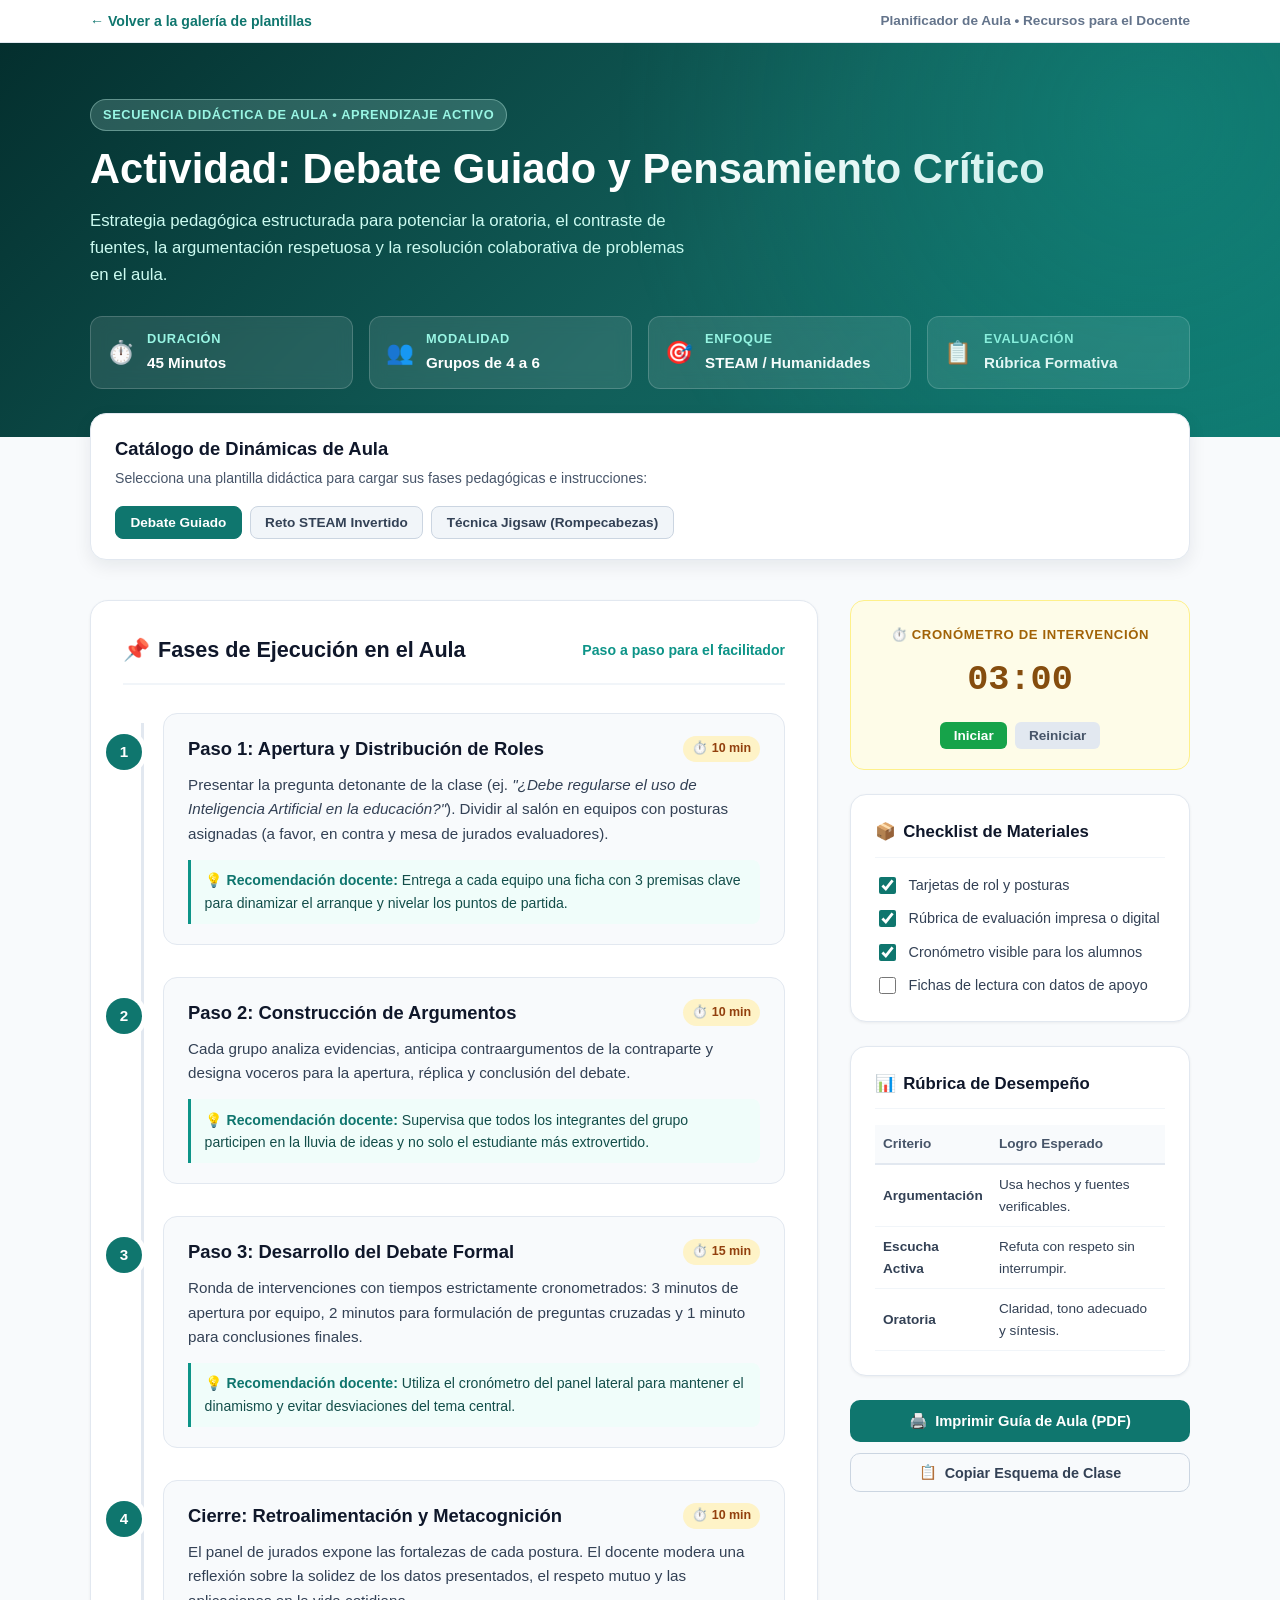
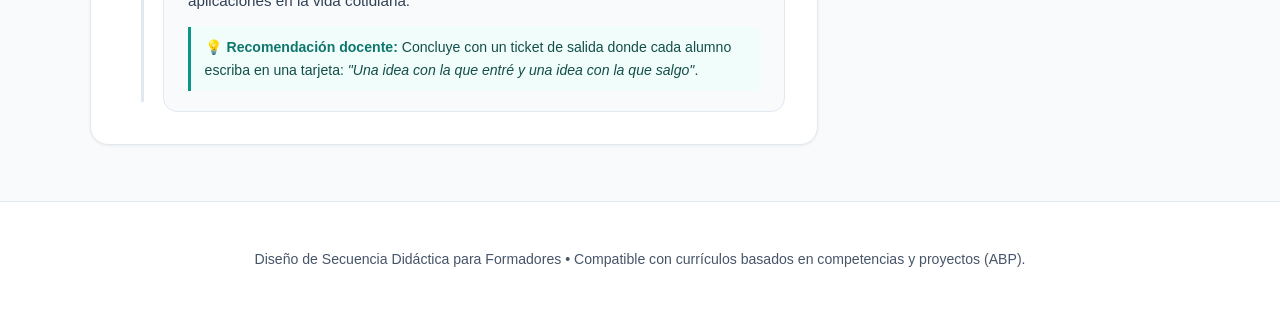
==== actividades-didacticas.html @ 7de7a1cc "first commit" ====
<!doctype html>
<html lang="es">
<head>
  <meta charset="UTF-8" />
  <meta name="viewport" content="width=device-width, initial-scale=1.0" />
  <title>Secuencia Didáctica: Debate Guiado y Pensamiento Crítico | Guía Pedagógica</title>
  <!-- CSS propio e independiente para esta plantilla -->
  <link rel="stylesheet" href="assets/actividades-didacticas.css" />
</head>
<body>

  <!-- Barra superior con enlace de retorno -->
  <header class="did-topbar">
    <div class="did-container" style="display:flex; justify-content:space-between; align-items:center;">
      <a class="did-back-link" href="index.html">← Volver a la galería de plantillas</a>
      <span style="font-size: 0.85rem; color: #64748b; font-weight: 600;">Planificador de Aula • Recursos para el Docente</span>
    </div>
  </header>

  <!-- Hero de la Secuencia Didáctica -->
  <section class="did-hero">
    <div class="did-container">
      <span class="hero-tag">Secuencia Didáctica de Aula • Aprendizaje Activo</span>
      <h1 id="activity-title">Actividad: Debate Guiado y Pensamiento Crítico</h1>
      <p id="activity-description">
        Estrategia pedagógica estructurada para potenciar la oratoria, el contraste de fuentes, la argumentación respetuosa y la resolución colaborativa de problemas en el aula.
      </p>

      <!-- Metadatos de la actividad -->
      <div class="meta-ribbon">
        <div class="meta-pill">
          <span class="meta-pill-icon">⏱️</span>
          <div class="meta-pill-text">
            <strong>Duración</strong>
            <span id="meta-duration">45 Minutos</span>
          </div>
        </div>

        <div class="meta-pill">
          <span class="meta-pill-icon">👥</span>
          <div class="meta-pill-text">
            <strong>Modalidad</strong>
            <span>Grupos de 4 a 6</span>
          </div>
        </div>

        <div class="meta-pill">
          <span class="meta-pill-icon">🎯</span>
          <div class="meta-pill-text">
            <strong>Enfoque</strong>
            <span>STEAM / Humanidades</span>
          </div>
        </div>

        <div class="meta-pill">
          <span class="meta-pill-icon">📋</span>
          <div class="meta-pill-text">
            <strong>Evaluación</strong>
            <span>Rúbrica Formativa</span>
          </div>
        </div>
      </div>
    </div>
  </section>

  <!-- Selector interactivo de dinámicas didácticas -->
  <div class="did-container activity-selector-section">
    <div class="selector-card">
      <div class="selector-info">
        <h2>Catálogo de Dinámicas de Aula</h2>
        <p>Selecciona una plantilla didáctica para cargar sus fases pedagógicas e instrucciones:</p>
      </div>
      <div class="activity-tabs">
        <button class="tab-btn active" onclick="loadActivity('debate', this)">Debate Guiado</button>
        <button class="tab-btn" onclick="loadActivity('steam', this)">Reto STEAM Invertido</button>
        <button class="tab-btn" onclick="loadActivity('jigsaw', this)">Técnica Jigsaw (Rompecabezas)</button>
      </div>
    </div>
  </div>

  <!-- Contenido Principal: Pasos de la Secuencia + Panel de Recursos -->
  <main class="did-container">
    <div class="did-body-layout">

      <!-- Columna Principal: Fases Metodológicas (Timeline) -->
      <section class="sequence-wrapper">
        <div class="sequence-head">
          <h3><span>📌</span> Fases de Ejecución en el Aula</h3>
          <span style="font-size: 0.88rem; font-weight: 600; color: #0d9488;">Paso a paso para el facilitador</span>
        </div>

        <div class="timeline-steps" id="steps-container">
          <!-- Paso 1 -->
          <article class="step-card">
            <div class="step-bullet">1</div>
            <div class="step-card-header">
              <h4 class="step-title">Paso 1: Apertura y Distribución de Roles</h4>
              <span class="step-duration">⏱️ 10 min</span>
            </div>
            <p class="step-desc">
              Presentar la pregunta detonante de la clase (ej. <em>"¿Debe regularse el uso de Inteligencia Artificial en la educación?"</em>). Dividir al salón en equipos con posturas asignadas (a favor, en contra y mesa de jurados evaluadores).
            </p>
            <div class="step-tips">
              💡 <strong>Recomendación docente:</strong> Entrega a cada equipo una ficha con 3 premisas clave para dinamizar el arranque y nivelar los puntos de partida.
            </div>
          </article>

          <!-- Paso 2 -->
          <article class="step-card">
            <div class="step-bullet">2</div>
            <div class="step-card-header">
              <h4 class="step-title">Paso 2: Construcción de Argumentos</h4>
              <span class="step-duration">⏱️ 10 min</span>
            </div>
            <p class="step-desc">
              Cada grupo analiza evidencias, anticipa contraargumentos de la contraparte y designa voceros para la apertura, réplica y conclusión del debate.
            </p>
            <div class="step-tips">
              💡 <strong>Recomendación docente:</strong> Supervisa que todos los integrantes del grupo participen en la lluvia de ideas y no solo el estudiante más extrovertido.
            </div>
          </article>

          <!-- Paso 3 -->
          <article class="step-card">
            <div class="step-bullet">3</div>
            <div class="step-card-header">
              <h4 class="step-title">Paso 3: Desarrollo del Debate Formal</h4>
              <span class="step-duration">⏱️ 15 min</span>
            </div>
            <p class="step-desc">
              Ronda de intervenciones con tiempos estrictamente cronometrados: 3 minutos de apertura por equipo, 2 minutos para formulación de preguntas cruzadas y 1 minuto para conclusiones finales.
            </p>
            <div class="step-tips">
              💡 <strong>Recomendación docente:</strong> Utiliza el cronómetro del panel lateral para mantener el dinamismo y evitar desviaciones del tema central.
            </div>
          </article>

          <!-- Cierre -->
          <article class="step-card">
            <div class="step-bullet">4</div>
            <div class="step-card-header">
              <h4 class="step-title">Cierre: Retroalimentación y Metacognición</h4>
              <span class="step-duration">⏱️ 10 min</span>
            </div>
            <p class="step-desc">
              El panel de jurados expone las fortalezas de cada postura. El docente modera una reflexión sobre la solidez de los datos presentados, el respeto mutuo y las aplicaciones en la vida cotidiana.
            </p>
            <div class="step-tips">
              💡 <strong>Recomendación docente:</strong> Concluye con un ticket de salida donde cada alumno escriba en una tarjeta: <em>"Una idea con la que entré y una idea con la que salgo"</em>.
            </div>
          </article>
        </div>
      </section>

      <!-- Columna Lateral: Herramientas del Docente (Materiales, Cronómetro, Rúbrica) -->
      <aside class="did-sidebar">

        <!-- Cronómetro de clase -->
        <div class="timer-widget">
          <span style="font-size: 0.82rem; font-weight: 700; text-transform: uppercase; letter-spacing: 0.05em; color: #a16207;">⏱️ Cronómetro de Intervención</span>
          <div class="timer-display" id="timer-display">03:00</div>
          <div class="timer-controls">
            <button class="timer-btn timer-btn-start" id="timer-toggle-btn" onclick="toggleTimer()">Iniciar</button>
            <button class="timer-btn timer-btn-reset" onclick="resetTimer()">Reiniciar</button>
          </div>
        </div>

        <!-- Checklist de Materiales -->
        <div class="sidebar-box">
          <h4><span>📦</span> Checklist de Materiales</h4>
          <ul class="materials-list" id="materials-list">
            <li class="material-item">
              <input type="checkbox" id="mat1" checked>
              <label for="mat1">Tarjetas de rol y posturas</label>
            </li>
            <li class="material-item">
              <input type="checkbox" id="mat2" checked>
              <label for="mat2">Rúbrica de evaluación impresa o digital</label>
            </li>
            <li class="material-item">
              <input type="checkbox" id="mat3" checked>
              <label for="mat3">Cronómetro visible para los alumnos</label>
            </li>
            <li class="material-item">
              <input type="checkbox" id="mat4">
              <label for="mat4">Fichas de lectura con datos de apoyo</label>
            </li>
          </ul>
        </div>

        <!-- Rúbrica de Evaluación Rápida -->
        <div class="sidebar-box">
          <h4><span>📊</span> Rúbrica de Desempeño</h4>
          <table class="rubric-table">
            <thead>
              <tr>
                <th>Criterio</th>
                <th>Logro Esperado</th>
              </tr>
            </thead>
            <tbody id="rubric-body">
              <tr>
                <td><strong>Argumentación</strong></td>
                <td>Usa hechos y fuentes verificables.</td>
              </tr>
              <tr>
                <td><strong>Escucha Activa</strong></td>
                <td>Refuta con respeto sin interrumpir.</td>
              </tr>
              <tr>
                <td><strong>Oratoria</strong></td>
                <td>Claridad, tono adecuado y síntesis.</td>
              </tr>
            </tbody>
          </table>
        </div>

        <!-- Acciones del Docente -->
        <div class="docent-actions">
          <button class="btn-did-primary" onclick="window.print()">
            <span>🖨️</span> Imprimir Guía de Aula (PDF)
          </button>
          <button class="btn-did-outline" onclick="copyPlan()">
            <span>📋</span> Copiar Esquema de Clase
          </button>
        </div>

      </aside>

    </div>
  </main>

  <footer class="did-footer">
    <div class="did-container">
      <p>Diseño de Secuencia Didáctica para Formadores • Compatible con currículos basados en competencias y proyectos (ABP).</p>
    </div>
  </footer>

  <!-- Script interactivo: Cambio de actividades y cronómetro de aula -->
  <script>
    // Base de datos de secuencias didácticas
    const activitiesDB = {
      debate: {
        title: "Actividad: Debate Guiado y Pensamiento Crítico",
        description: "Estrategia pedagógica estructurada para potenciar la oratoria, el contraste de fuentes, la argumentación respetuosa y la resolución colaborativa de problemas en el aula.",
        duration: "45 Minutos",
        steps: [
          {
            num: 1,
            title: "Paso 1: Apertura y Distribución de Roles",
            time: "10 min",
            desc: "Presentar la pregunta detonante de la clase (ej. '¿Debe regularse el uso de Inteligencia Artificial en la educación?'). Dividir al salón en equipos con posturas asignadas (a favor, en contra y jurados).",
            tip: "Entrega a cada equipo una ficha con 3 premisas clave para dinamizar el arranque y nivelar los puntos de partida."
          },
          {
            num: 2,
            title: "Paso 2: Construcción de Argumentos",
            time: "10 min",
            desc: "Cada grupo analiza evidencias, anticipa contraargumentos de la contraparte y designa voceros para la apertura, réplica y conclusión del debate.",
            tip: "Supervisa que todos los integrantes del grupo participen en la lluvia de ideas y no solo el estudiante más extrovertido."
          },
          {
            num: 3,
            title: "Paso 3: Desarrollo del Debate Formal",
            time: "15 min",
            desc: "Ronda de intervenciones con tiempos estrictamente cronometrados: 3 minutos de apertura por equipo, 2 minutos para preguntas cruzadas y 1 minuto para conclusiones.",
            tip: "Utiliza el cronómetro del panel lateral para mantener el dinamismo y evitar desviaciones del tema central."
          },
          {
            num: 4,
            title: "Cierre: Retroalimentación y Metacognición",
            time: "10 min",
            desc: "El panel de jurados expone las fortalezas de cada postura. El docente modera una reflexión sobre la solidez de los datos y el respeto mutuo.",
            tip: "Concluye con un ticket de salida: 'Una idea con la que entré y una idea con la que salgo'."
          }
        ],
        materials: ["Tarjetas de rol y posturas", "Rúbrica de evaluación", "Cronómetro visible", "Fichas de lectura previa"],
        rubric: [
          { crit: "Argumentación", desc: "Usa hechos y fuentes verificables." },
          { crit: "Escucha Activa", desc: "Refuta con respeto sin interrumpir." },
          { crit: "Oratoria", desc: "Claridad, tono adecuado y síntesis." }
        ]
      },

      steam: {
        title: "Actividad: Reto STEAM Invertido (Maker)",
        description: "Desafío de prototipado rápido donde los estudiantes aplican conceptos de física, matemática y diseño para solucionar un desafío comunitario con materiales reciclados.",
        duration: "60 Minutos",
        steps: [
          {
            num: 1,
            title: "Paso 1: Lanzamiento del Desafío Real",
            time: "10 min",
            desc: "Plantear una problemática concreta: 'Diseñar un puente ligero capaz de soportar 1 kg usando solo palitos de madera y pegamento'.",
            tip: "Muestra ejemplos de puentes reales para inspirar principios de triangulación estructural."
          },
          {
            num: 2,
            title: "Paso 2: Ideación y Bocetado",
            time: "15 min",
            desc: "Los equipos trazan planos acotados a escala en papel milimetrado calculando distribución de cargas y pesos.",
            tip: "Exige que el plano sea aprobado antes de entregar los materiales físicos."
          },
          {
            num: 3,
            title: "Paso 3: Prototipado y Ensamble",
            time: "25 min",
            desc: "Construcción física del modelo siguiendo las especificaciones del plano diseñado.",
            tip: "Fomenta la división de tareas: ensamble de vigas, cortes y supervisión de medidas."
          },
          {
            num: 4,
            title: "Cierre: Prueba de Carga y Evaluación",
            time: "10 min",
            desc: "Cada equipo coloca pesas graduales en su puente frente a la clase hasta alcanzar el objetivo o colapso.",
            tip: "Celebren tanto el éxito como el fallo: analizar por qué falló una estructura es el mayor aprendizaje de la ingeniería."
          }
        ],
        materials: ["Palitos de madera y pegamento", "Reglas y papel milimetrado", "Juego de pesas de calibración", "Báscula digital"],
        rubric: [
          { crit: "Diseño y Planos", desc: "Cumple con las escalas y medidas solicitadas." },
          { crit: "Resistencia Mecánica", desc: "Soporta el peso mínimo estipulado." },
          { crit: "Trabajo en Equipo", desc: "Distribución equitativa y colaboración activa." }
        ]
      },

      jigsaw: {
        title: "Actividad: Técnica Jigsaw (Rompecabezas de Expertos)",
        description: "Metodología de aprendizaje cooperativo donde cada estudiante domina un subtema particular y luego enseña a sus compañeros de equipo para completar el conocimiento global.",
        duration: "50 Minutos",
        steps: [
          {
            num: 1,
            title: "Paso 1: Conformación de Grupos Base",
            time: "5 min",
            desc: "Se organizan grupos base de 4 estudiantes. A cada integrante se le asigna un número del 1 al 4 correspondiente a una sección del contenido.",
            tip: "Asegúrate de que el material esté claramente dividido en 4 lecturas independientes."
          },
          {
            num: 2,
            title: "Paso 2: Reunión en Grupos de Expertos",
            time: "20 min",
            desc: "Todos los 'números 1' se reúnen en una mesa, los 'números 2' en otra, etc. Leen a fondo su subtema, debaten dudas y definen cómo enseñárselo a los demás.",
            tip: "Visita las mesas de expertos para verificar que no queden conceptos erróneos antes del regreso."
          },
          {
            num: 3,
            title: "Paso 3: Retorno y Enseñanza Cruzada",
            time: "15 min",
            desc: "Los alumnos regresan a sus grupos base originales. Cada experto dispone de 3 minutos para explicar su sección a sus compañeros.",
            tip: "Los demás integrantes deben tomar apuntes obligatorios en su bitácora de clase."
          },
          {
            num: 4,
            title: "Cierre: Evaluación y Síntesis Grupal",
            time: "10 min",
            desc: "Cuestionario breve individual donde entran preguntas de las 4 secciones para comprobar la efectividad de la enseñanza entre pares.",
            tip: "Otorga puntos extra al equipo si todos sus miembros aprueban el test individual."
          }
        ],
        materials: ["Textos fragmentados en 4 secciones", "Guías de lectura para expertos", "Bitácoras de apuntes", "Cuestionario de salida"],
        rubric: [
          { crit: "Dominio Temático", desc: "Claridad al enseñar el tema asignado." },
          { crit: "Atención y Apuntes", desc: "Registro completo de los temas de los compañeros." },
          { crit: "Responsabilidad", desc: "Cumplimiento del rol en el tiempo límite." }
        ]
      }
    };

    function loadActivity(key, btn) {
      document.querySelectorAll('.tab-btn').forEach(b => b.classList.remove('active'));
      btn.classList.add('active');

      const data = activitiesDB[key];
      if (!data) return;

      document.getElementById('activity-title').textContent = data.title;
      document.getElementById('activity-description').textContent = data.description;
      document.getElementById('meta-duration').textContent = data.duration;

      // Renderizar Pasos
      const stepsContainer = document.getElementById('steps-container');
      stepsContainer.innerHTML = data.steps.map(s => `
        <article class="step-card">
          <div class="step-bullet">${s.num}</div>
          <div class="step-card-header">
            <h4 class="step-title">${s.title}</h4>
            <span class="step-duration">⏱️ ${s.time}</span>
          </div>
          <p class="step-desc">${s.desc}</p>
          <div class="step-tips">
            💡 <strong>Recomendación docente:</strong> ${s.tip}
          </div>
        </article>
      `).join('');

      // Renderizar Materiales
      const matContainer = document.getElementById('materials-list');
      matContainer.innerHTML = data.materials.map((m, idx) => `
        <li class="material-item">
          <input type="checkbox" id="mat_${idx}" checked>
          <label for="mat_${idx}">${m}</label>
        </li>
      `).join('');

      // Renderizar Rúbrica
      const rubricContainer = document.getElementById('rubric-body');
      rubricContainer.innerHTML = data.rubric.map(r => `
        <tr>
          <td><strong>${r.crit}</strong></td>
          <td>${r.desc}</td>
        </tr>
      `).join('');
    }

    // Cronómetro funcional de aula
    let timerSeconds = 180;
    let timerInterval = null;

    function formatTime(sec) {
      const m = Math.floor(sec / 60).toString().padStart(2, '0');
      const s = (sec % 60).toString().padStart(2, '0');
      return `${m}:${s}`;
    }

    function toggleTimer() {
      const btn = document.getElementById('timer-toggle-btn');
      if (timerInterval) {
        clearInterval(timerInterval);
        timerInterval = null;
        btn.textContent = 'Reanudar';
        btn.style.background = '#16a34a';
      } else {
        btn.textContent = 'Pausar';
        btn.style.background = '#d97706';
        timerInterval = setInterval(() => {
          if (timerSeconds > 0) {
            timerSeconds--;
            document.getElementById('timer-display').textContent = formatTime(timerSeconds);
          } else {
            clearInterval(timerInterval);
            timerInterval = null;
            btn.textContent = 'Iniciar';
            btn.style.background = '#16a34a';
            alert('⏰ ¡Tiempo cumplido para esta fase de la actividad!');
          }
        }, 1000);
      }
    }

    function resetTimer() {
      if (timerInterval) clearInterval(timerInterval);
      timerInterval = null;
      timerSeconds = 180;
      document.getElementById('timer-display').textContent = '03:00';
      const btn = document.getElementById('timer-toggle-btn');
      btn.textContent = 'Iniciar';
      btn.style.background = '#16a34a';
    }

    function copyPlan() {
      const title = document.getElementById('activity-title').textContent;
      const desc = document.getElementById('activity-description').textContent;
      navigator.clipboard.writeText(`${title}\n\n${desc}\n\nPlanificado con la Guía Didáctica de Aula.`);
      alert('📋 Esquema de clase copiado al portapapeles con éxito.');
    }
  </script>
</body>
</html>
---- assets/actividades-didacticas.css ----
/* ============================================================
   ACTIVIDADES DIDÁCTICAS - ESTILO GUÍA PEDAGÓGICA Y TALLERES CREATIVOS
   ============================================================ */

:root {
  --did-bg: #f8fafc;
  --did-surface: #ffffff;
  --did-primary: #0d9488;        /* Teal moderno pedagógico */
  --did-primary-dark: #0f766e;
  --did-primary-light: #ccfbf1;
  --did-secondary: #f59e0b;      /* Ámbar didáctico */
  --did-indigo: #6366f1;
  --did-text-main: #0f172a;
  --did-text-muted: #475569;
  --did-border: #e2e8f0;
  --did-shadow-sm: 0 1px 3px rgba(0,0,0,0.06);
  --did-shadow-md: 0 6px 18px rgba(15, 23, 42, 0.08);
  --did-shadow-lg: 0 14px 28px rgba(15, 23, 42, 0.12);
}

* {
  box-sizing: border-box;
}

body {
  margin: 0;
  padding: 0;
  font-family: -apple-system, BlinkMacSystemFont, "Segoe UI", Roboto, "Helvetica Neue", Arial, sans-serif;
  background-color: var(--did-bg);
  color: var(--did-text-main);
  line-height: 1.6;
}

/* Barra superior y retorno */
.did-topbar {
  background: #ffffff;
  border-bottom: 1px solid var(--did-border);
  padding: 0.6rem 0;
}

.did-container {
  max-width: 1140px;
  margin: 0 auto;
  padding: 0 1.25rem;
}

.did-back-link {
  color: var(--did-primary-dark);
  text-decoration: none;
  font-weight: 700;
  font-size: 0.88rem;
  display: inline-flex;
  align-items: center;
  gap: 0.4rem;
}

.did-back-link:hover {
  text-decoration: underline;
}

/* Hero Pedagógico de la Secuencia Didáctica */
.did-hero {
  background: linear-gradient(135deg, #042f2e 0%, #115e59 55%, #0f766e 100%);
  color: #ffffff;
  padding: 3.5rem 0 3rem;
  position: relative;
  overflow: hidden;
}

.did-hero::after {
  content: "";
  position: absolute;
  inset: 0;
  background: radial-gradient(circle at 90% 20%, rgba(20, 184, 166, 0.25), transparent 45%);
  pointer-events: none;
}

.hero-tag {
  display: inline-block;
  background: rgba(204, 251, 241, 0.18);
  border: 1px solid rgba(204, 251, 241, 0.35);
  color: #99f6e4;
  font-size: 0.8rem;
  font-weight: 700;
  letter-spacing: 0.05em;
  text-transform: uppercase;
  padding: 0.3rem 0.75rem;
  border-radius: 999px;
  margin-bottom: 0.85rem;
}

.did-hero h1 {
  font-size: clamp(1.8rem, 3.5vw, 2.6rem);
  font-weight: 800;
  margin: 0 0 0.85rem 0;
  line-height: 1.2;
}

.did-hero p {
  font-size: 1.05rem;
  color: #ccfbf1;
  max-width: 65ch;
  margin: 0 0 1.75rem 0;
}

/* Ficha Técnica / Metadatos de la Actividad (Bloques flotantes) */
.meta-ribbon {
  display: grid;
  grid-template-columns: repeat(auto-fit, minmax(190px, 1fr));
  gap: 1rem;
}

.meta-pill {
  background: rgba(255, 255, 255, 0.1);
  backdrop-filter: blur(8px);
  border: 1px solid rgba(255, 255, 255, 0.18);
  border-radius: 12px;
  padding: 0.75rem 1rem;
  display: flex;
  align-items: center;
  gap: 0.75rem;
}

.meta-pill-icon {
  font-size: 1.4rem;
}

.meta-pill-text strong {
  display: block;
  font-size: 0.8rem;
  text-transform: uppercase;
  letter-spacing: 0.05em;
  color: #99f6e4;
}

.meta-pill-text span {
  font-size: 0.95rem;
  font-weight: 700;
  color: #ffffff;
}

/* Selector dinámico de dinámicas didácticas */
.activity-selector-section {
  transform: translateY(-24px);
  position: relative;
  z-index: 10;
}

.selector-card {
  background: #ffffff;
  border-radius: 16px;
  padding: 1.25rem 1.5rem;
  box-shadow: var(--did-shadow-md);
  border: 1px solid var(--did-border);
  display: flex;
  justify-content: space-between;
  align-items: center;
  flex-wrap: wrap;
  gap: 1rem;
}

.selector-info h2 {
  font-size: 1.15rem;
  margin: 0 0 0.25rem 0;
  color: #0f172a;
}

.selector-info p {
  font-size: 0.88rem;
  color: var(--did-text-muted);
  margin: 0;
}

.activity-tabs {
  display: flex;
  gap: 0.5rem;
  flex-wrap: wrap;
}

.tab-btn {
  background: #f1f5f9;
  border: 1px solid #cbd5e1;
  color: #334155;
  padding: 0.5rem 0.9rem;
  border-radius: 8px;
  font-weight: 700;
  font-size: 0.85rem;
  cursor: pointer;
  transition: all 0.2s;
}

.tab-btn:hover {
  background: #e2e8f0;
}

.tab-btn.active {
  background: var(--did-primary-dark);
  color: #ffffff;
  border-color: var(--did-primary-dark);
}

/* Layout del cuerpo de la actividad */
.did-body-layout {
  display: grid;
  grid-template-columns: 1fr 340px;
  gap: 2rem;
  margin-top: 1rem;
  margin-bottom: 3.5rem;
}

@media (max-width: 900px) {
  .did-body-layout {
    grid-template-columns: 1fr;
  }
}

/* Secuencia didáctica paso a paso (Timeline estructurado) */
.sequence-wrapper {
  background: #ffffff;
  border-radius: 18px;
  border: 1px solid var(--did-border);
  padding: 2rem;
  box-shadow: var(--did-shadow-sm);
}

.sequence-head {
  display: flex;
  justify-content: space-between;
  align-items: center;
  margin-bottom: 1.75rem;
  border-bottom: 2px solid #f1f5f9;
  padding-bottom: 1rem;
}

.sequence-head h3 {
  margin: 0;
  font-size: 1.35rem;
  color: #0f172a;
  display: flex;
  align-items: center;
  gap: 0.5rem;
}

.timeline-steps {
  position: relative;
  padding-left: 2.5rem;
  display: flex;
  flex-direction: column;
  gap: 2rem;
}

.timeline-steps::before {
  content: "";
  position: absolute;
  left: 1.15rem;
  top: 10px;
  bottom: 10px;
  width: 3px;
  background: #e2e8f0;
}

.step-card {
  position: relative;
  background: #f8fafc;
  border: 1px solid #e2e8f0;
  border-radius: 14px;
  padding: 1.25rem 1.5rem;
  transition: all 0.2s;
}

.step-card:hover {
  background: #ffffff;
  box-shadow: var(--did-shadow-md);
  border-color: #cbd5e1;
}

.step-bullet {
  position: absolute;
  left: -2.5rem;
  top: 1.25rem;
  width: 36px;
  height: 36px;
  border-radius: 50%;
  background: var(--did-primary-dark);
  color: #ffffff;
  font-weight: 800;
  font-size: 0.95rem;
  display: grid;
  place-items: center;
  box-shadow: 0 0 0 5px #ffffff;
  transform: translateX(-50%);
}

.step-card-header {
  display: flex;
  justify-content: space-between;
  align-items: center;
  flex-wrap: wrap;
  gap: 0.5rem;
  margin-bottom: 0.6rem;
}

.step-title {
  font-size: 1.15rem;
  font-weight: 800;
  color: #0f172a;
  margin: 0;
}

.step-duration {
  background: #fef3c7;
  color: #92400e;
  font-size: 0.78rem;
  font-weight: 700;
  padding: 0.2rem 0.55rem;
  border-radius: 999px;
  display: inline-flex;
  align-items: center;
  gap: 0.3rem;
}

.step-desc {
  margin: 0 0 0.85rem 0;
  color: #334155;
  font-size: 0.95rem;
  line-height: 1.6;
}

.step-tips {
  background: #f0fdfa;
  border-left: 3px solid var(--did-primary);
  padding: 0.6rem 0.85rem;
  border-radius: 0 8px 8px 0;
  font-size: 0.88rem;
  color: #134e4a;
}

.step-tips strong {
  color: var(--did-primary-dark);
}

/* Panel Lateral de Recursos y Rúbrica */
.did-sidebar {
  display: flex;
  flex-direction: column;
  gap: 1.5rem;
}

.sidebar-box {
  background: #ffffff;
  border-radius: 16px;
  border: 1px solid var(--did-border);
  padding: 1.5rem;
  box-shadow: var(--did-shadow-sm);
}

.sidebar-box h4 {
  margin: 0 0 1rem 0;
  font-size: 1.05rem;
  color: #0f172a;
  display: flex;
  align-items: center;
  gap: 0.45rem;
  border-bottom: 1px solid #f1f5f9;
  padding-bottom: 0.65rem;
}

.materials-list {
  list-style: none;
  padding: 0;
  margin: 0;
  display: flex;
  flex-direction: column;
  gap: 0.65rem;
}

.material-item {
  display: flex;
  align-items: center;
  gap: 0.6rem;
  font-size: 0.9rem;
  color: #334155;
}

.material-item input[type="checkbox"] {
  width: 17px;
  height: 17px;
  accent-color: var(--did-primary-dark);
  cursor: pointer;
}

/* Rúbrica rápida de evaluación */
.rubric-table {
  width: 100%;
  border-collapse: collapse;
  font-size: 0.85rem;
}

.rubric-table th {
  background: #f8fafc;
  color: #475569;
  font-weight: 700;
  text-align: left;
  padding: 0.5rem;
  border-bottom: 2px solid var(--did-border);
}

.rubric-table td {
  padding: 0.55rem 0.5rem;
  border-bottom: 1px solid #f1f5f9;
  color: #334155;
}

/* Botones de acción del docente */
.docent-actions {
  display: flex;
  flex-direction: column;
  gap: 0.65rem;
}

.btn-did-primary {
  background: var(--did-primary-dark);
  color: #ffffff;
  border: none;
  padding: 0.75rem 1rem;
  border-radius: 10px;
  font-weight: 700;
  font-size: 0.92rem;
  cursor: pointer;
  display: flex;
  align-items: center;
  justify-content: center;
  gap: 0.5rem;
  transition: all 0.2s;
}

.btn-did-primary:hover {
  background: #115e59;
  transform: translateY(-1px);
}

.btn-did-outline {
  background: transparent;
  color: #334155;
  border: 1px solid #cbd5e1;
  padding: 0.65rem 1rem;
  border-radius: 10px;
  font-weight: 600;
  font-size: 0.9rem;
  cursor: pointer;
  display: flex;
  align-items: center;
  justify-content: center;
  gap: 0.5rem;
  transition: all 0.2s;
}

.btn-did-outline:hover {
  background: #f1f5f9;
  border-color: #94a3b8;
}

/* Cronómetro Interactivo para el aula */
.timer-widget {
  background: #fefce8;
  border: 1px solid #fef08a;
  border-radius: 14px;
  padding: 1.25rem;
  text-align: center;
}

.timer-display {
  font-size: 2.2rem;
  font-weight: 800;
  font-family: monospace;
  color: #854d0e;
  margin: 0.35rem 0 0.85rem;
}

.timer-controls {
  display: flex;
  justify-content: center;
  gap: 0.5rem;
}

.timer-btn {
  padding: 0.4rem 0.85rem;
  border-radius: 6px;
  font-size: 0.85rem;
  font-weight: 700;
  cursor: pointer;
  border: none;
}

.timer-btn-start { background: #16a34a; color: #fff; }
.timer-btn-reset { background: #e2e8f0; color: #475569; }

/* Pie de página */
.did-footer {
  background: #ffffff;
  border-top: 1px solid var(--did-border);
  padding: 2rem 0;
  font-size: 0.88rem;
  color: var(--did-text-muted);
  text-align: center;
}
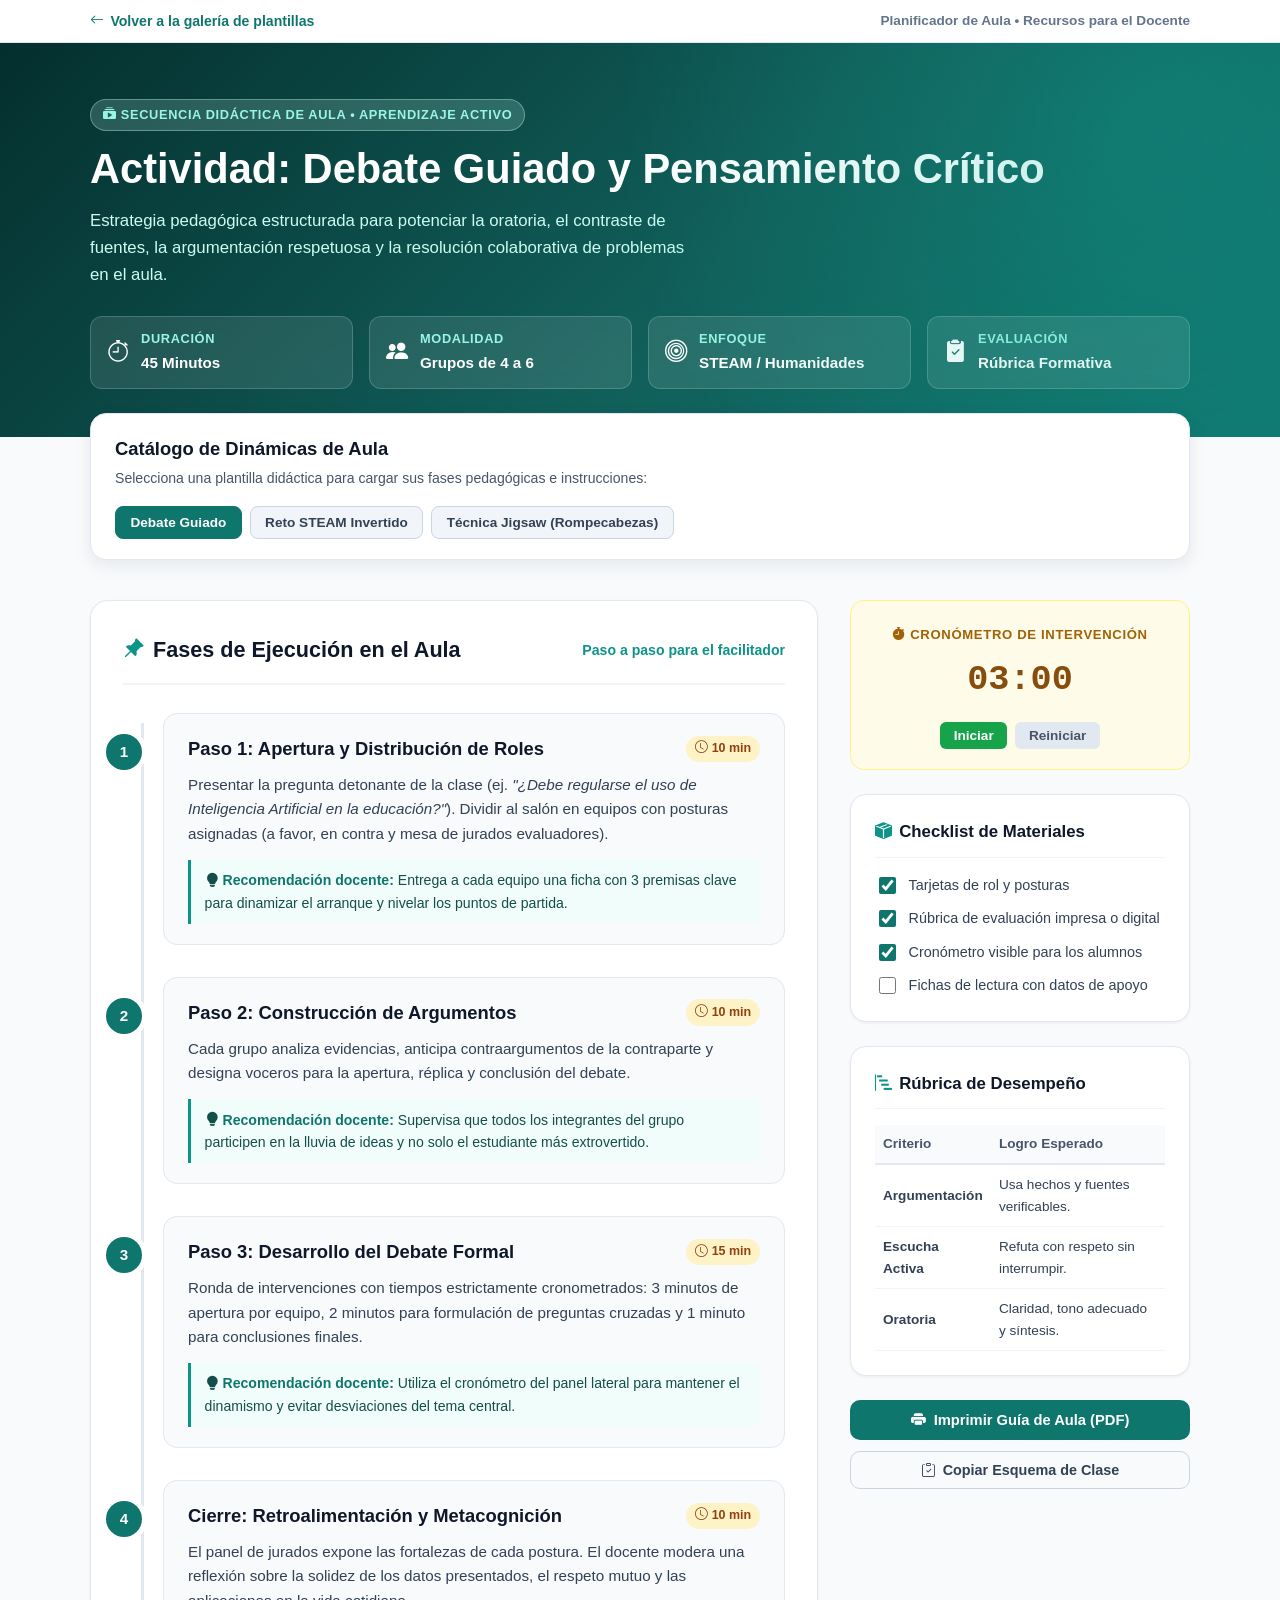
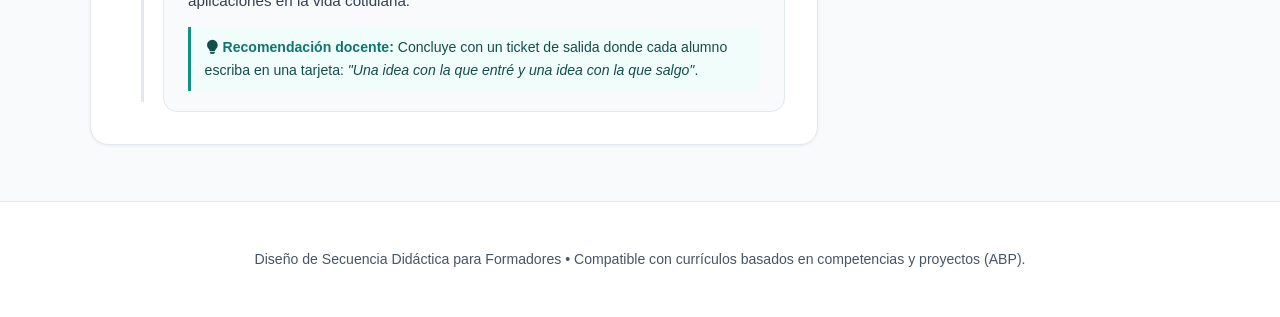
==== commit 5d6aea8f: "bootstrap icons" ====
--- a/actividades-didacticas.html
+++ b/actividades-didacticas.html
@@ -4,6 +4,8 @@
   <meta charset="UTF-8" />
   <meta name="viewport" content="width=device-width, initial-scale=1.0" />
   <title>Secuencia Didáctica: Debate Guiado y Pensamiento Crítico | Guía Pedagógica</title>
+  <!-- Bootstrap Icons CDN -->
+  <link rel="stylesheet" href="https://cdn.jsdelivr.net/npm/bootstrap-icons@1.11.3/font/bootstrap-icons.min.css" />
   <!-- CSS propio e independiente para esta plantilla -->
   <link rel="stylesheet" href="assets/actividades-didacticas.css" />
 </head>
@@ -12,7 +14,9 @@
   <!-- Barra superior con enlace de retorno -->
   <header class="did-topbar">
     <div class="did-container" style="display:flex; justify-content:space-between; align-items:center;">
-      <a class="did-back-link" href="index.html">← Volver a la galería de plantillas</a>
+      <a class="did-back-link" href="index.html">
+        <i class="bi bi-arrow-left"></i> Volver a la galería de plantillas
+      </a>
       <span style="font-size: 0.85rem; color: #64748b; font-weight: 600;">Planificador de Aula • Recursos para el Docente</span>
     </div>
   </header>
@@ -20,7 +24,7 @@
   <!-- Hero de la Secuencia Didáctica -->
   <section class="did-hero">
     <div class="did-container">
-      <span class="hero-tag">Secuencia Didáctica de Aula • Aprendizaje Activo</span>
+      <span class="hero-tag"><i class="bi bi-collection-play-fill"></i> Secuencia Didáctica de Aula • Aprendizaje Activo</span>
       <h1 id="activity-title">Actividad: Debate Guiado y Pensamiento Crítico</h1>
       <p id="activity-description">
         Estrategia pedagógica estructurada para potenciar la oratoria, el contraste de fuentes, la argumentación respetuosa y la resolución colaborativa de problemas en el aula.
@@ -29,7 +33,7 @@
       <!-- Metadatos de la actividad -->
       <div class="meta-ribbon">
         <div class="meta-pill">
-          <span class="meta-pill-icon">⏱️</span>
+          <div class="meta-pill-icon"><i class="bi bi-stopwatch"></i></div>
           <div class="meta-pill-text">
             <strong>Duración</strong>
             <span id="meta-duration">45 Minutos</span>
@@ -37,7 +41,7 @@
         </div>
 
         <div class="meta-pill">
-          <span class="meta-pill-icon">👥</span>
+          <div class="meta-pill-icon"><i class="bi bi-people-fill"></i></div>
           <div class="meta-pill-text">
             <strong>Modalidad</strong>
             <span>Grupos de 4 a 6</span>
@@ -45,7 +49,7 @@
         </div>
 
         <div class="meta-pill">
-          <span class="meta-pill-icon">🎯</span>
+          <div class="meta-pill-icon"><i class="bi bi-bullseye"></i></div>
           <div class="meta-pill-text">
             <strong>Enfoque</strong>
             <span>STEAM / Humanidades</span>
@@ -53,7 +57,7 @@
         </div>
 
         <div class="meta-pill">
-          <span class="meta-pill-icon">📋</span>
+          <div class="meta-pill-icon"><i class="bi bi-clipboard2-check-fill"></i></div>
           <div class="meta-pill-text">
             <strong>Evaluación</strong>
             <span>Rúbrica Formativa</span>
@@ -85,7 +89,7 @@
       <!-- Columna Principal: Fases Metodológicas (Timeline) -->
       <section class="sequence-wrapper">
         <div class="sequence-head">
-          <h3><span>📌</span> Fases de Ejecución en el Aula</h3>
+          <h3><i class="bi bi-pin-angle-fill" style="color:#0d9488;"></i> Fases de Ejecución en el Aula</h3>
           <span style="font-size: 0.88rem; font-weight: 600; color: #0d9488;">Paso a paso para el facilitador</span>
         </div>
 
@@ -95,13 +99,13 @@
             <div class="step-bullet">1</div>
             <div class="step-card-header">
               <h4 class="step-title">Paso 1: Apertura y Distribución de Roles</h4>
-              <span class="step-duration">⏱️ 10 min</span>
+              <span class="step-duration"><i class="bi bi-clock"></i> 10 min</span>
             </div>
             <p class="step-desc">
               Presentar la pregunta detonante de la clase (ej. <em>"¿Debe regularse el uso de Inteligencia Artificial en la educación?"</em>). Dividir al salón en equipos con posturas asignadas (a favor, en contra y mesa de jurados evaluadores).
             </p>
             <div class="step-tips">
-              💡 <strong>Recomendación docente:</strong> Entrega a cada equipo una ficha con 3 premisas clave para dinamizar el arranque y nivelar los puntos de partida.
+              <i class="bi bi-lightbulb-fill"></i> <strong>Recomendación docente:</strong> Entrega a cada equipo una ficha con 3 premisas clave para dinamizar el arranque y nivelar los puntos de partida.
             </div>
           </article>
 
@@ -110,13 +114,13 @@
             <div class="step-bullet">2</div>
             <div class="step-card-header">
               <h4 class="step-title">Paso 2: Construcción de Argumentos</h4>
-              <span class="step-duration">⏱️ 10 min</span>
+              <span class="step-duration"><i class="bi bi-clock"></i> 10 min</span>
             </div>
             <p class="step-desc">
               Cada grupo analiza evidencias, anticipa contraargumentos de la contraparte y designa voceros para la apertura, réplica y conclusión del debate.
             </p>
             <div class="step-tips">
-              💡 <strong>Recomendación docente:</strong> Supervisa que todos los integrantes del grupo participen en la lluvia de ideas y no solo el estudiante más extrovertido.
+              <i class="bi bi-lightbulb-fill"></i> <strong>Recomendación docente:</strong> Supervisa que todos los integrantes del grupo participen en la lluvia de ideas y no solo el estudiante más extrovertido.
             </div>
           </article>
 
@@ -125,13 +129,13 @@
             <div class="step-bullet">3</div>
             <div class="step-card-header">
               <h4 class="step-title">Paso 3: Desarrollo del Debate Formal</h4>
-              <span class="step-duration">⏱️ 15 min</span>
+              <span class="step-duration"><i class="bi bi-clock"></i> 15 min</span>
             </div>
             <p class="step-desc">
               Ronda de intervenciones con tiempos estrictamente cronometrados: 3 minutos de apertura por equipo, 2 minutos para formulación de preguntas cruzadas y 1 minuto para conclusiones finales.
             </p>
             <div class="step-tips">
-              💡 <strong>Recomendación docente:</strong> Utiliza el cronómetro del panel lateral para mantener el dinamismo y evitar desviaciones del tema central.
+              <i class="bi bi-lightbulb-fill"></i> <strong>Recomendación docente:</strong> Utiliza el cronómetro del panel lateral para mantener el dinamismo y evitar desviaciones del tema central.
             </div>
           </article>
 
@@ -140,13 +144,13 @@
             <div class="step-bullet">4</div>
             <div class="step-card-header">
               <h4 class="step-title">Cierre: Retroalimentación y Metacognición</h4>
-              <span class="step-duration">⏱️ 10 min</span>
+              <span class="step-duration"><i class="bi bi-clock"></i> 10 min</span>
             </div>
             <p class="step-desc">
               El panel de jurados expone las fortalezas de cada postura. El docente modera una reflexión sobre la solidez de los datos presentados, el respeto mutuo y las aplicaciones en la vida cotidiana.
             </p>
             <div class="step-tips">
-              💡 <strong>Recomendación docente:</strong> Concluye con un ticket de salida donde cada alumno escriba en una tarjeta: <em>"Una idea con la que entré y una idea con la que salgo"</em>.
+              <i class="bi bi-lightbulb-fill"></i> <strong>Recomendación docente:</strong> Concluye con un ticket de salida donde cada alumno escriba en una tarjeta: <em>"Una idea con la que entré y una idea con la que salgo"</em>.
             </div>
           </article>
         </div>
@@ -157,7 +161,9 @@
 
         <!-- Cronómetro de clase -->
         <div class="timer-widget">
-          <span style="font-size: 0.82rem; font-weight: 700; text-transform: uppercase; letter-spacing: 0.05em; color: #a16207;">⏱️ Cronómetro de Intervención</span>
+          <span style="font-size: 0.82rem; font-weight: 700; text-transform: uppercase; letter-spacing: 0.05em; color: #a16207;">
+            <i class="bi bi-stopwatch-fill"></i> Cronómetro de Intervención
+          </span>
           <div class="timer-display" id="timer-display">03:00</div>
           <div class="timer-controls">
             <button class="timer-btn timer-btn-start" id="timer-toggle-btn" onclick="toggleTimer()">Iniciar</button>
@@ -167,7 +173,7 @@
 
         <!-- Checklist de Materiales -->
         <div class="sidebar-box">
-          <h4><span>📦</span> Checklist de Materiales</h4>
+          <h4><i class="bi bi-box-seam-fill" style="color:#0d9488;"></i> Checklist de Materiales</h4>
           <ul class="materials-list" id="materials-list">
             <li class="material-item">
               <input type="checkbox" id="mat1" checked>
@@ -190,7 +196,7 @@
 
         <!-- Rúbrica de Evaluación Rápida -->
         <div class="sidebar-box">
-          <h4><span>📊</span> Rúbrica de Desempeño</h4>
+          <h4><i class="bi bi-bar-chart-steps" style="color:#0d9488;"></i> Rúbrica de Desempeño</h4>
           <table class="rubric-table">
             <thead>
               <tr>
@@ -218,10 +224,10 @@
         <!-- Acciones del Docente -->
         <div class="docent-actions">
           <button class="btn-did-primary" onclick="window.print()">
-            <span>🖨️</span> Imprimir Guía de Aula (PDF)
+            <i class="bi bi-printer-fill"></i> Imprimir Guía de Aula (PDF)
           </button>
           <button class="btn-did-outline" onclick="copyPlan()">
-            <span>📋</span> Copiar Esquema de Clase
+            <i class="bi bi-clipboard-check"></i> Copiar Esquema de Clase
           </button>
         </div>
 
@@ -238,7 +244,6 @@
 
   <!-- Script interactivo: Cambio de actividades y cronómetro de aula -->
   <script>
-    // Base de datos de secuencias didácticas
     const activitiesDB = {
       debate: {
         title: "Actividad: Debate Guiado y Pensamiento Crítico",
@@ -378,23 +383,21 @@
       document.getElementById('activity-description').textContent = data.description;
       document.getElementById('meta-duration').textContent = data.duration;
 
-      // Renderizar Pasos
       const stepsContainer = document.getElementById('steps-container');
       stepsContainer.innerHTML = data.steps.map(s => `
         <article class="step-card">
           <div class="step-bullet">${s.num}</div>
           <div class="step-card-header">
             <h4 class="step-title">${s.title}</h4>
-            <span class="step-duration">⏱️ ${s.time}</span>
+            <span class="step-duration"><i class="bi bi-clock"></i> ${s.time}</span>
           </div>
           <p class="step-desc">${s.desc}</p>
           <div class="step-tips">
-            💡 <strong>Recomendación docente:</strong> ${s.tip}
+            <i class="bi bi-lightbulb-fill"></i> <strong>Recomendación docente:</strong> ${s.tip}
           </div>
         </article>
       `).join('');
 
-      // Renderizar Materiales
       const matContainer = document.getElementById('materials-list');
       matContainer.innerHTML = data.materials.map((m, idx) => `
         <li class="material-item">
@@ -403,7 +406,6 @@
         </li>
       `).join('');
 
-      // Renderizar Rúbrica
       const rubricContainer = document.getElementById('rubric-body');
       rubricContainer.innerHTML = data.rubric.map(r => `
         <tr>
@@ -413,7 +415,6 @@
       `).join('');
     }
 
-    // Cronómetro funcional de aula
     let timerSeconds = 180;
     let timerInterval = null;
 
@@ -442,7 +443,7 @@
             timerInterval = null;
             btn.textContent = 'Iniciar';
             btn.style.background = '#16a34a';
-            alert('⏰ ¡Tiempo cumplido para esta fase de la actividad!');
+            alert('¡Tiempo cumplido para esta fase de la actividad!');
           }
         }, 1000);
       }
@@ -462,7 +463,7 @@
       const title = document.getElementById('activity-title').textContent;
       const desc = document.getElementById('activity-description').textContent;
       navigator.clipboard.writeText(`${title}\n\n${desc}\n\nPlanificado con la Guía Didáctica de Aula.`);
-      alert('📋 Esquema de clase copiado al portapapeles con éxito.');
+      alert('Esquema de clase copiado al portapapeles con éxito.');
     }
   </script>
 </body>
